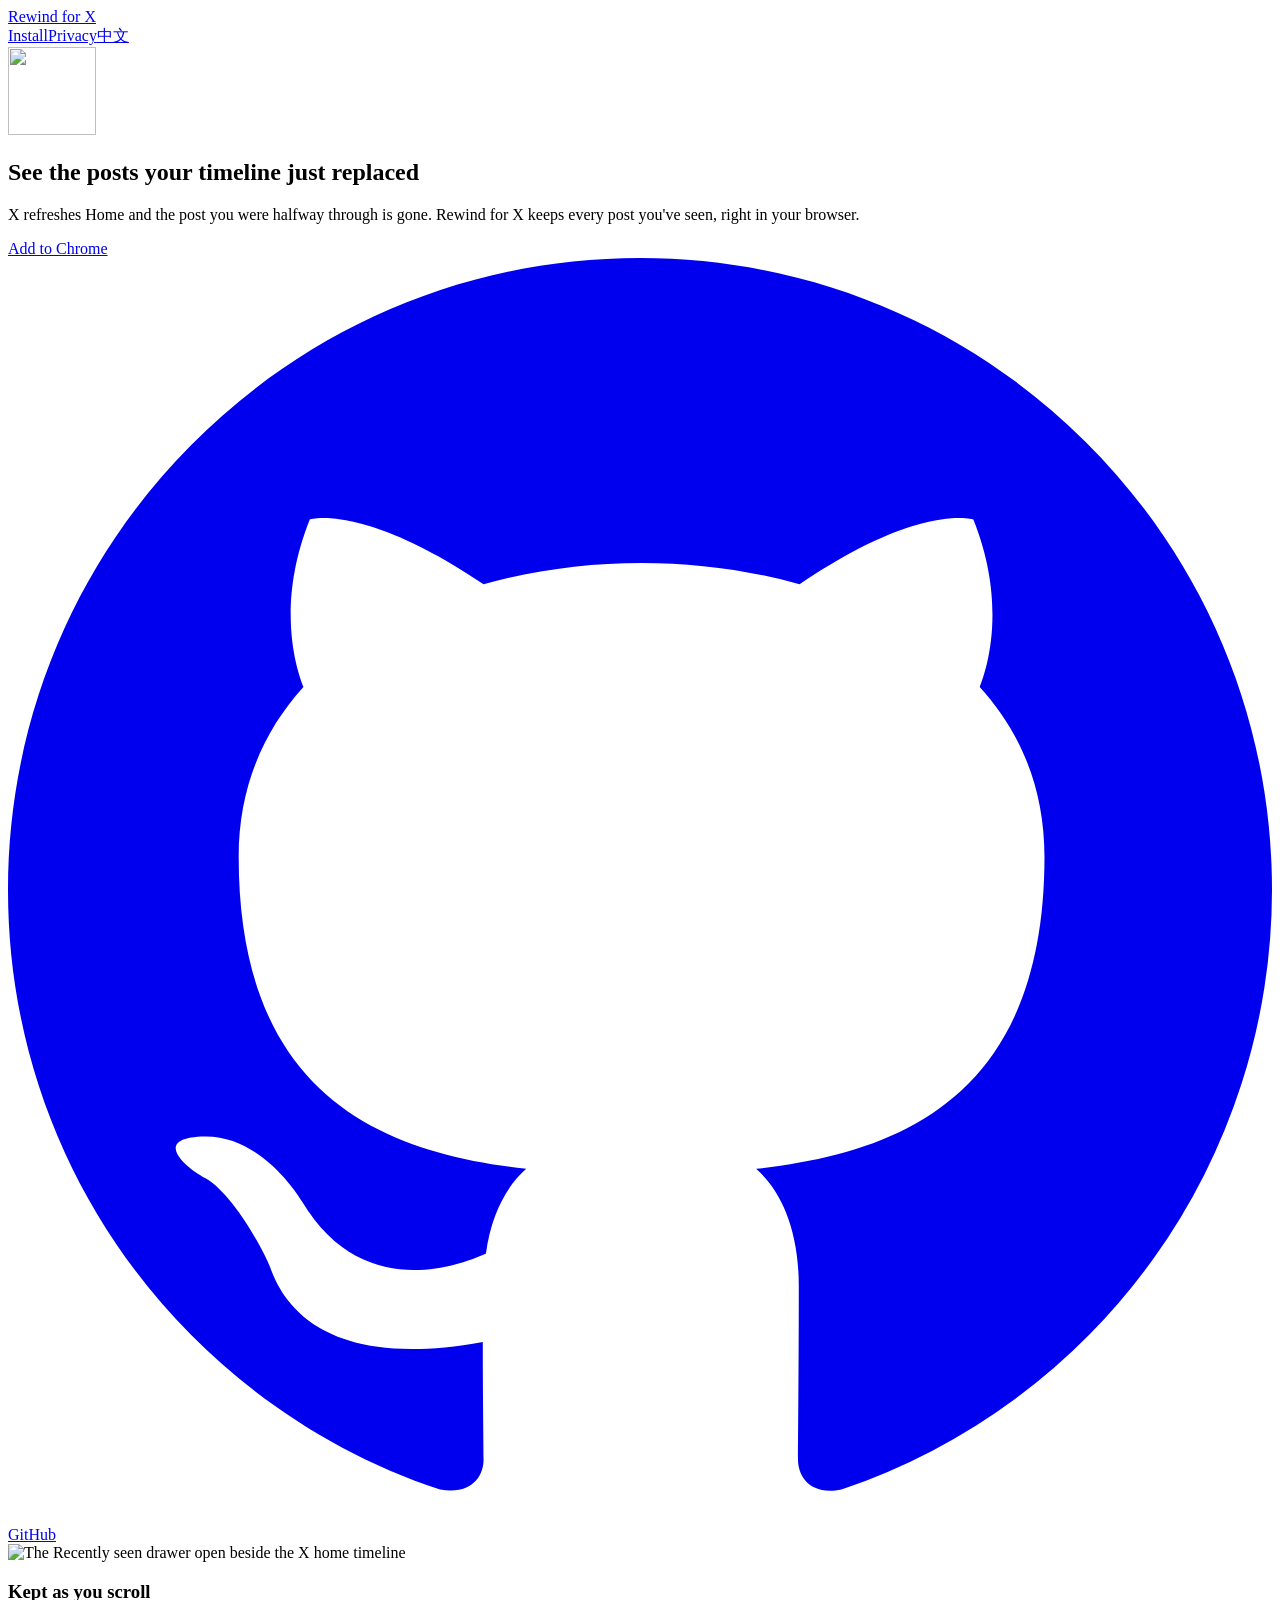
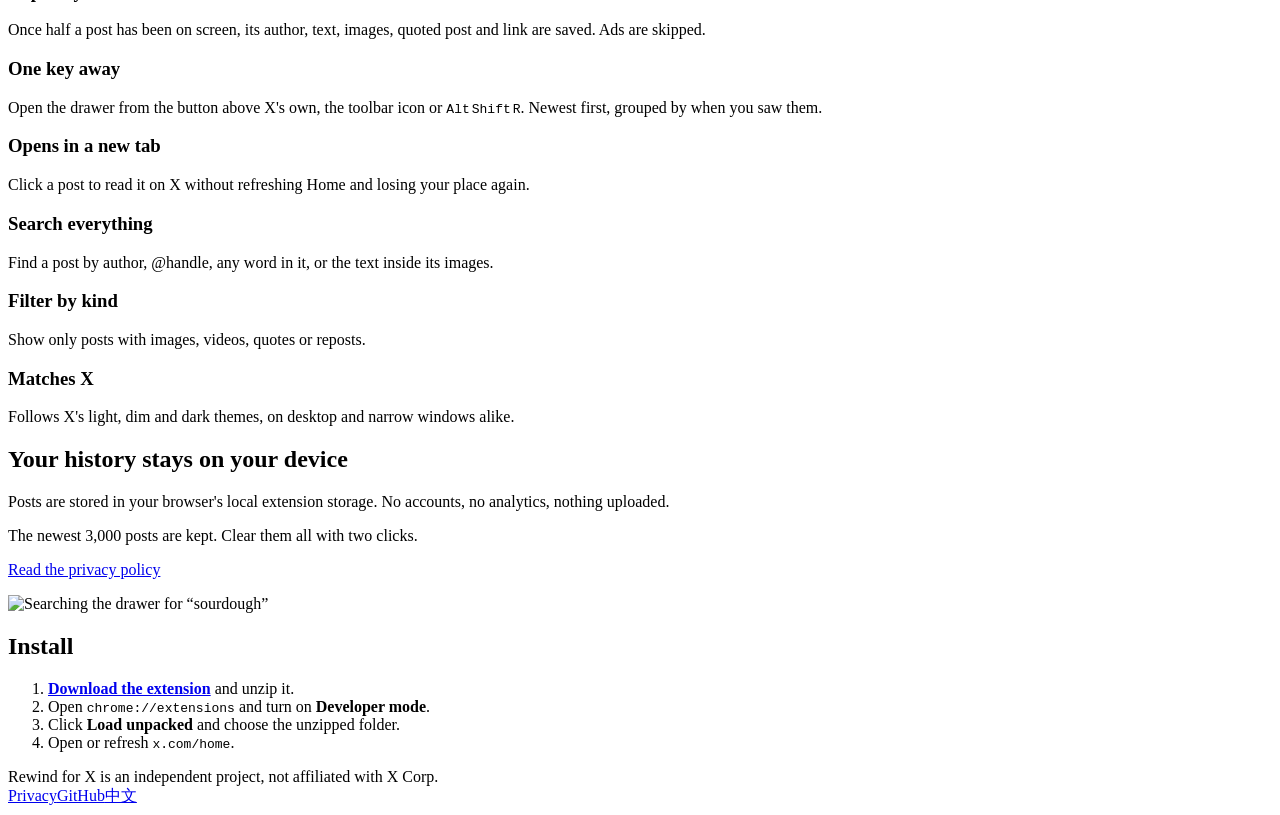
==== site/index.html @ 649a25bd "Website at rewindforx.com English and Chinese home pages, the privacy policy and a 404 page in site/" ====
<!doctype html>
<html lang="en">
<head>
<meta charset="utf-8">
<meta name="viewport" content="width=device-width, initial-scale=1, viewport-fit=cover">
<title>Rewind for X</title>
<meta name="description" content="A Chrome extension that keeps the posts you've seen on your X home timeline, so you can find the ones it replaced. Everything stays on your device.">
<link rel="canonical" href="https://rewindforx.com/">
<link rel="alternate" hreflang="en" href="https://rewindforx.com/">
<link rel="alternate" hreflang="zh-CN" href="https://rewindforx.com/zh/">
<meta property="og:title" content="Rewind for X">
<meta property="og:description" content="See the posts your timeline just replaced.">
<meta property="og:image" content="https://rewindforx.com/img/og.png">
<meta property="og:url" content="https://rewindforx.com/">
<meta name="twitter:card" content="summary_large_image">
<link rel="icon" href="/favicon.png">
<link rel="stylesheet" href="/style.css">
</head>
<body>
<div class="wrap">
  <header class="top">
    <a class="brand" href="/"><img src="/img/icon.png" alt="">Rewind for X</a>
    <nav><a class="hide-sm" href="#install">Install</a><a href="/privacy/">Privacy</a><a href="/zh/" lang="zh-CN">中文</a></nav>
  </header>

  <section class="hero">
    <img class="icon" src="/img/icon.png" alt="" width="88" height="88">
    <h1>See the posts your timeline just replaced</h1>
    <p class="lede">X refreshes Home and the post you were halfway through is gone. Rewind for X keeps every post you've seen, right in your browser.</p>
    <div class="cta">
      <a class="btn primary" href="#install">Add to Chrome</a>
      <a class="btn ghost" href="https://github.com/yetone/rewind-for-x"><svg viewBox="0 0 16 16" fill="currentColor" aria-hidden="true"><path d="M8 0C3.58 0 0 3.58 0 8c0 3.54 2.29 6.53 5.47 7.59.4.07.55-.17.55-.38 0-.19-.01-.82-.01-1.49-2.01.37-2.53-.49-2.69-.94-.09-.23-.48-.94-.82-1.13-.28-.15-.68-.52-.01-.53.63-.01 1.08.58 1.23.82.72 1.21 1.87.87 2.33.66.07-.52.28-.87.51-1.07-1.78-.2-3.64-.89-3.64-3.95 0-.87.31-1.59.82-2.15-.08-.2-.36-1.02.08-2.12 0 0 .67-.21 2.2.82.64-.18 1.32-.27 2-.27.68 0 1.36.09 2 .27 1.53-1.04 2.2-.82 2.2-.82.44 1.1.16 1.92.08 2.12.51.56.82 1.27.82 2.15 0 3.07-1.87 3.75-3.65 3.95.29.25.54.73.54 1.48 0 1.07-.01 1.93-.01 2.2 0 .21.15.46.55.38A8.013 8.013 0 0016 8c0-4.42-3.58-8-8-8z"/></svg>GitHub</a>
    </div>
  </section>

  <picture class="shot">
    <source srcset="/img/en-2-dark.png" media="(prefers-color-scheme: dark)">
    <img src="/img/en-1-light.png" alt="The Recently seen drawer open beside the X home timeline" width="1280" height="800">
  </picture>

  <section class="features">
    <div><h3>Kept as you scroll</h3><p>Once half a post has been on screen, its author, text, images, quoted post and link are saved. Ads are skipped.</p></div>
    <div><h3>One key away</h3><p>Open the drawer from the button above X's own, the toolbar icon or <kbd>Alt</kbd>&#8239;<kbd>Shift</kbd>&#8239;<kbd>R</kbd>. Newest first, grouped by when you saw them.</p></div>
    <div><h3>Opens in a new tab</h3><p>Click a post to read it on X without refreshing Home and losing your place again.</p></div>
    <div><h3>Search everything</h3><p>Find a post by author, @handle, any word in it, or the text inside its images.</p></div>
    <div><h3>Filter by kind</h3><p>Show only posts with images, videos, quotes or reposts.</p></div>
    <div><h3>Matches X</h3><p>Follows X's light, dim and dark themes, on desktop and narrow windows alike.</p></div>
  </section>

  <section class="split">
    <div>
      <h2>Your history stays on your device</h2>
      <p>Posts are stored in your browser's local extension storage. No accounts, no analytics, nothing uploaded.</p>
      <p>The newest 3,000 posts are kept. Clear them all with two clicks.</p>
      <p><a href="/privacy/">Read the privacy policy</a></p>
    </div>
    <picture class="shot">
      <img src="/img/en-3-search.png" alt="Searching the drawer for “sourdough”" width="1280" height="800" loading="lazy">
    </picture>
  </section>

  <section class="install" id="install">
    <h2>Install</h2>
    <ol>
      <li><a href="https://github.com/yetone/rewind-for-x/archive/refs/heads/main.zip"><strong>Download the extension</strong></a> and unzip it.</li>
      <li>Open <code>chrome://extensions</code> and turn on <strong>Developer mode</strong>.</li>
      <li>Click <strong>Load unpacked</strong> and choose the unzipped folder.</li>
      <li>Open or refresh <code>x.com/home</code>.</li>
    </ol>
  </section>

  <footer>
    <span>Rewind for X is an independent project, not affiliated with X Corp.</span>
    <nav><a href="/privacy/">Privacy</a><a href="https://github.com/yetone/rewind-for-x">GitHub</a><a href="/zh/" lang="zh-CN">中文</a></nav>
  </footer>
</div>
</body>
</html>
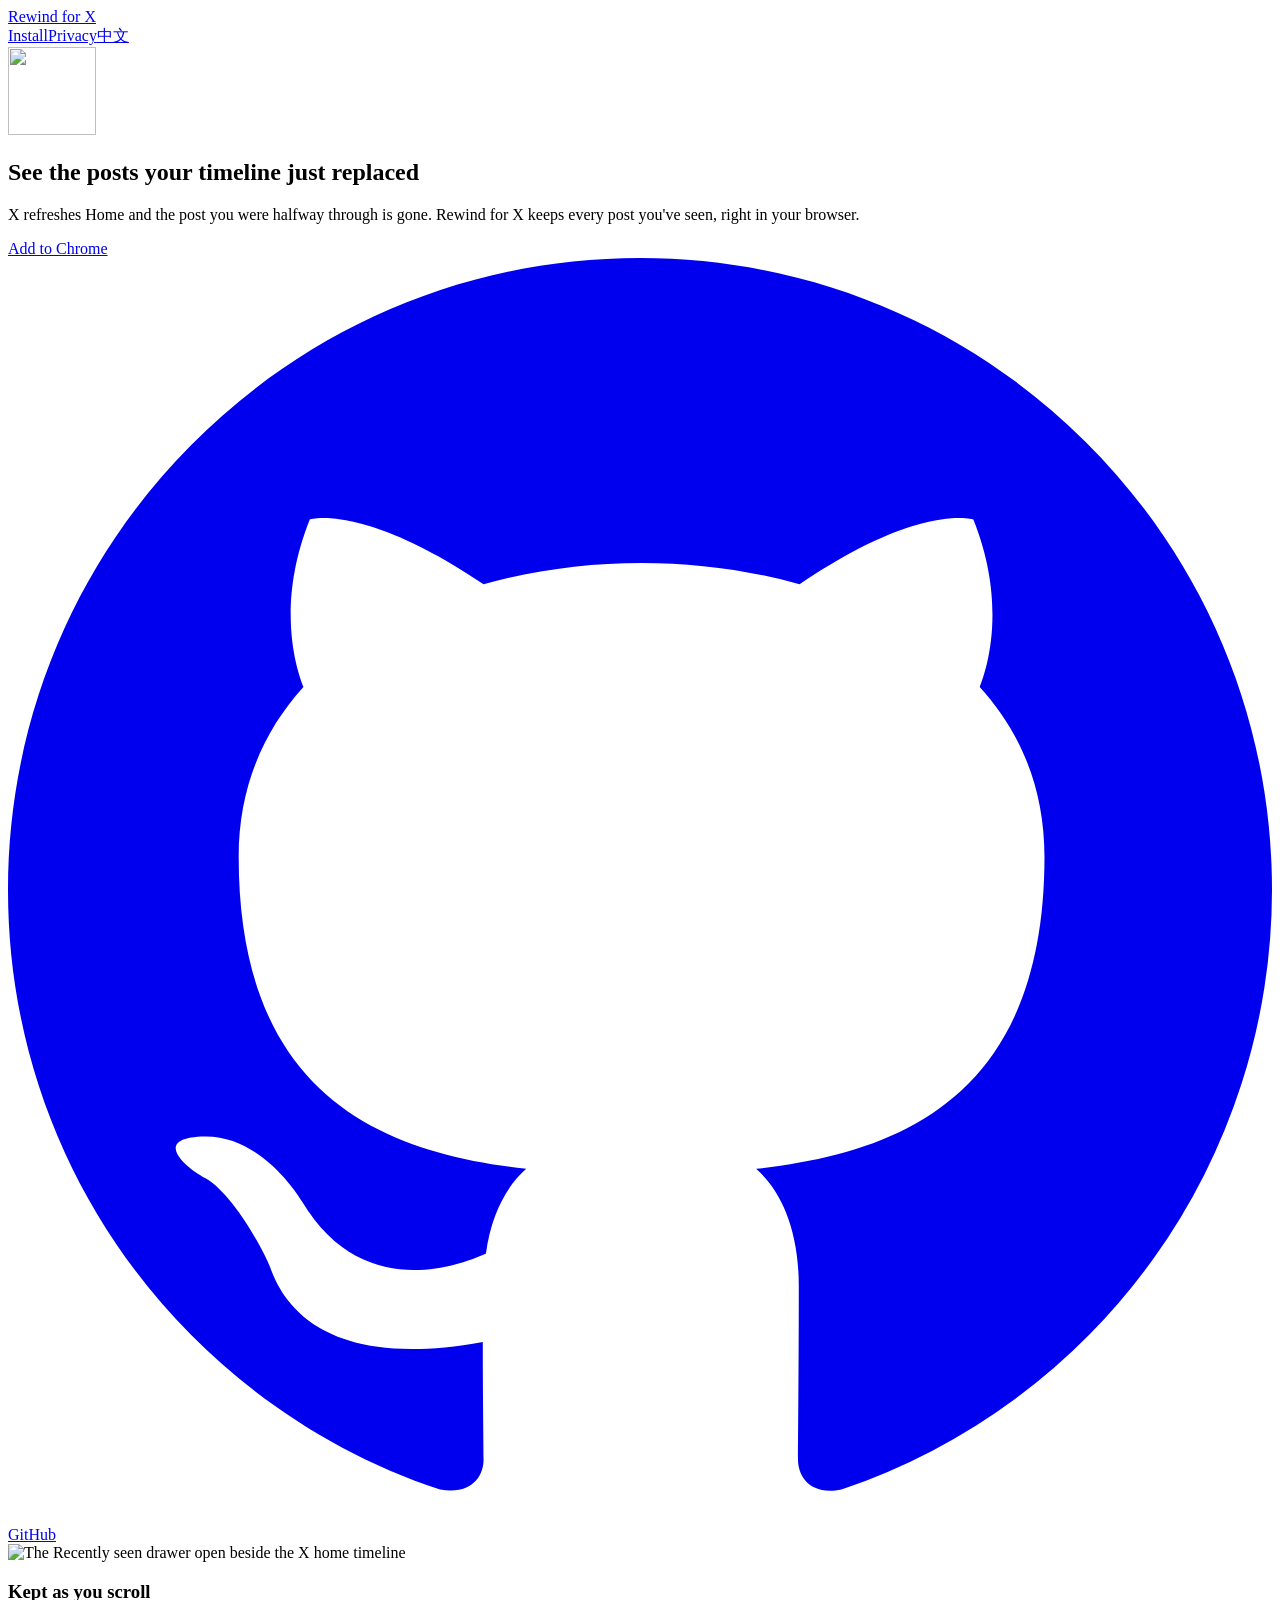
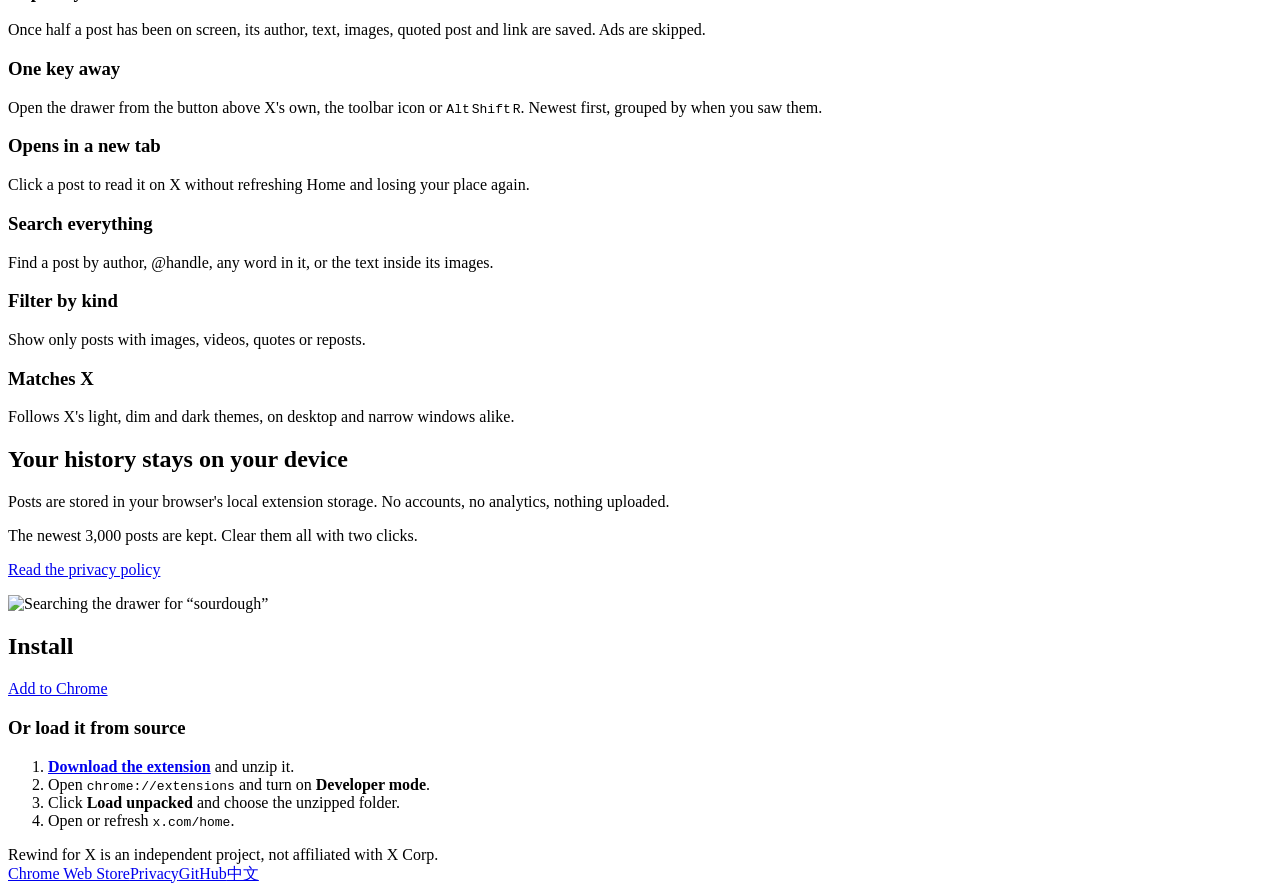
==== commit 83090ece: "Link the Chrome Web Store listing from the README and the website" ====
--- a/site/index.html
+++ b/site/index.html
@@ -28,7 +28,7 @@
     <h1>See the posts your timeline just replaced</h1>
     <p class="lede">X refreshes Home and the post you were halfway through is gone. Rewind for X keeps every post you've seen, right in your browser.</p>
     <div class="cta">
-      <a class="btn primary" href="#install">Add to Chrome</a>
+      <a class="btn primary" href="https://chromewebstore.google.com/detail/rewind-for-x/ejigodeghgpnkcicikcfmhiedgdecdal">Add to Chrome</a>
       <a class="btn ghost" href="https://github.com/yetone/rewind-for-x"><svg viewBox="0 0 16 16" fill="currentColor" aria-hidden="true"><path d="M8 0C3.58 0 0 3.58 0 8c0 3.54 2.29 6.53 5.47 7.59.4.07.55-.17.55-.38 0-.19-.01-.82-.01-1.49-2.01.37-2.53-.49-2.69-.94-.09-.23-.48-.94-.82-1.13-.28-.15-.68-.52-.01-.53.63-.01 1.08.58 1.23.82.72 1.21 1.87.87 2.33.66.07-.52.28-.87.51-1.07-1.78-.2-3.64-.89-3.64-3.95 0-.87.31-1.59.82-2.15-.08-.2-.36-1.02.08-2.12 0 0 .67-.21 2.2.82.64-.18 1.32-.27 2-.27.68 0 1.36.09 2 .27 1.53-1.04 2.2-.82 2.2-.82.44 1.1.16 1.92.08 2.12.51.56.82 1.27.82 2.15 0 3.07-1.87 3.75-3.65 3.95.29.25.54.73.54 1.48 0 1.07-.01 1.93-.01 2.2 0 .21.15.46.55.38A8.013 8.013 0 0016 8c0-4.42-3.58-8-8-8z"/></svg>GitHub</a>
     </div>
   </section>
@@ -61,6 +61,8 @@
 
   <section class="install" id="install">
     <h2>Install</h2>
+    <p class="store"><a class="btn primary" href="https://chromewebstore.google.com/detail/rewind-for-x/ejigodeghgpnkcicikcfmhiedgdecdal">Add to Chrome</a></p>
+    <h3>Or load it from source</h3>
     <ol>
       <li><a href="https://github.com/yetone/rewind-for-x/archive/refs/heads/main.zip"><strong>Download the extension</strong></a> and unzip it.</li>
       <li>Open <code>chrome://extensions</code> and turn on <strong>Developer mode</strong>.</li>
@@ -71,7 +73,7 @@
 
   <footer>
     <span>Rewind for X is an independent project, not affiliated with X Corp.</span>
-    <nav><a href="/privacy/">Privacy</a><a href="https://github.com/yetone/rewind-for-x">GitHub</a><a href="/zh/" lang="zh-CN">中文</a></nav>
+    <nav><a href="https://chromewebstore.google.com/detail/rewind-for-x/ejigodeghgpnkcicikcfmhiedgdecdal">Chrome Web Store</a><a href="/privacy/">Privacy</a><a href="https://github.com/yetone/rewind-for-x">GitHub</a><a href="/zh/" lang="zh-CN">中文</a></nav>
   </footer>
 </div>
 </body>
